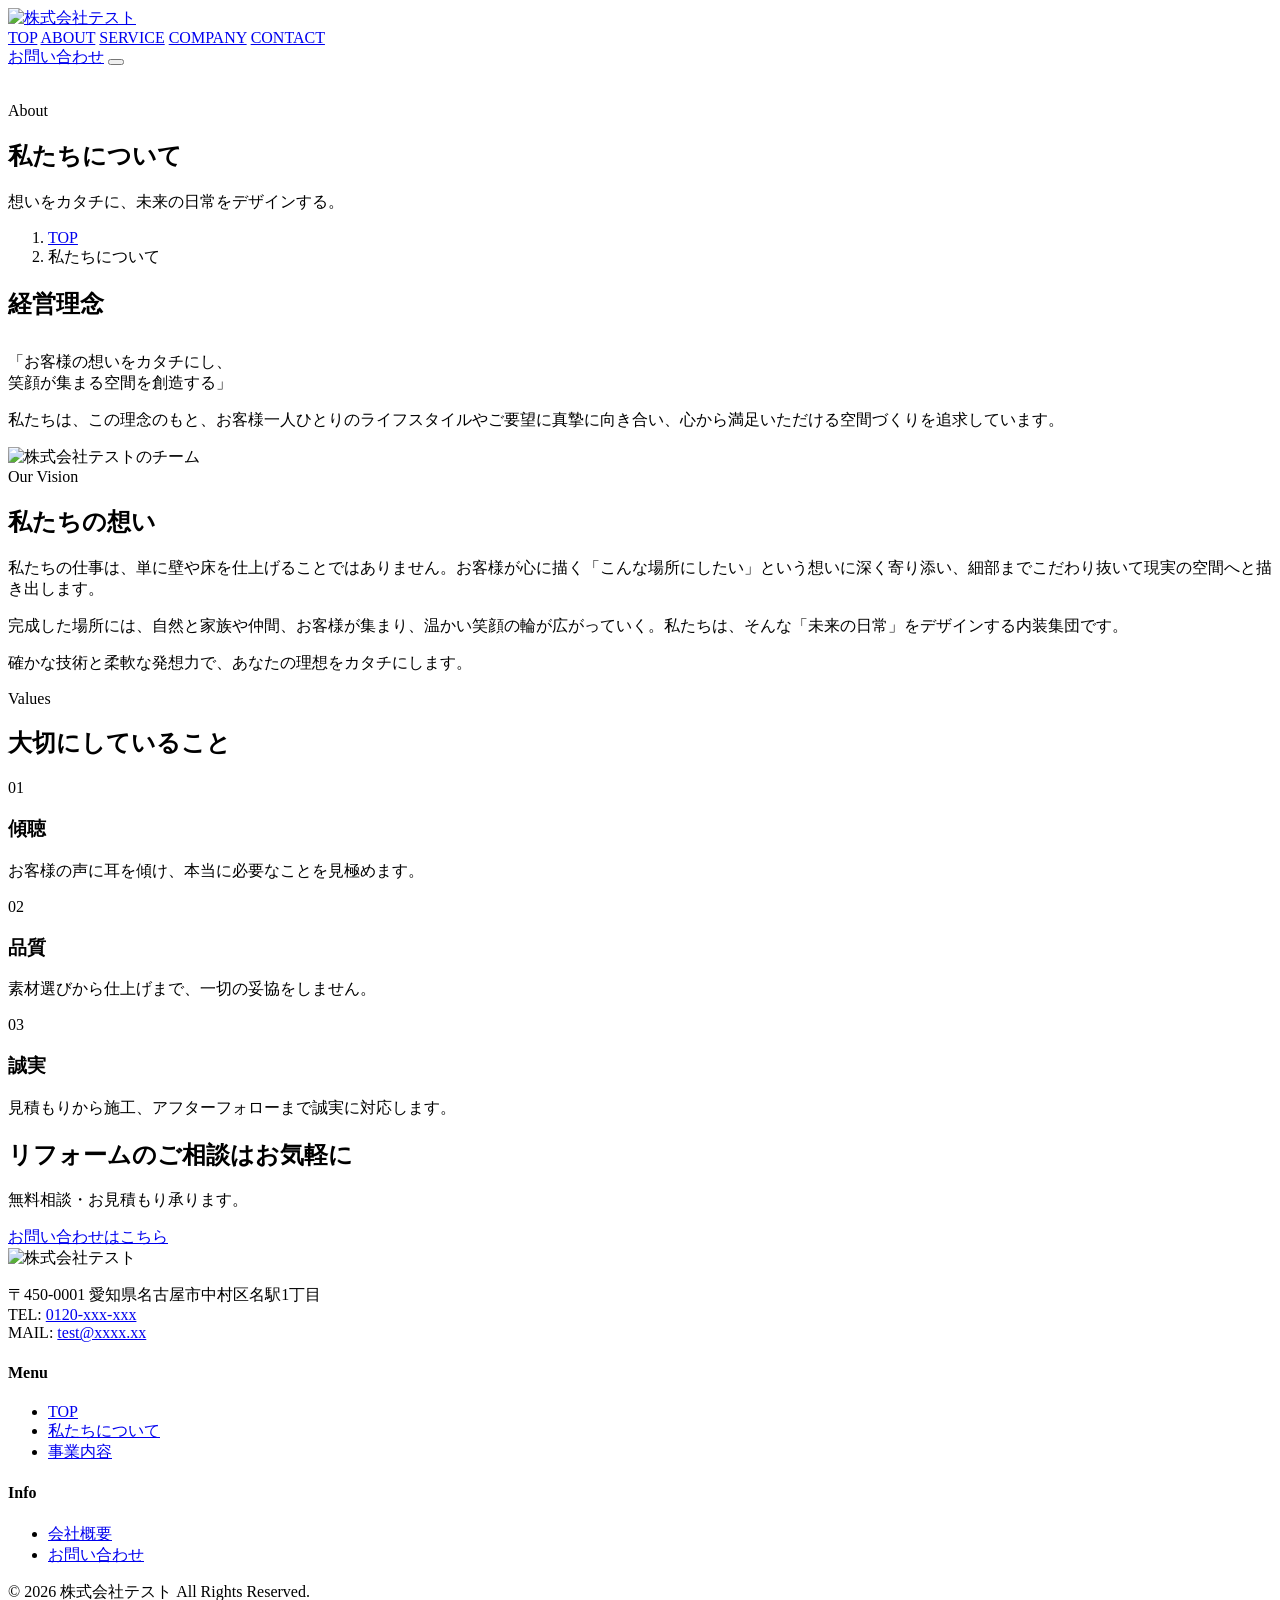
==== about.html @ 5f4791d5 "Add files via upload" ====
<!DOCTYPE html>
<html lang="ja">
<head>
  <meta charset="UTF-8">
  <meta name="viewport" content="width=device-width, initial-scale=1.0">
  <title>私たちについて｜株式会社テスト</title>
  <meta name="description" content="株式会社テストの経営理念と想いをご紹介。お客様の「こんな場所にしたい」という想いに寄り添い、笑顔が集まる空間を創造する内装集団です。">
  <meta property="og:title" content="私たちについて｜株式会社テスト">
  <meta property="og:description" content="お客様の想いをカタチにし、笑顔が集まる空間を創造する。株式会社テストの経営理念と想い。">
  <meta property="og:type" content="website">
  <meta property="og:image" content="images/ogp.svg">
  <link rel="icon" href="images/favicon.svg" type="image/svg+xml">
  <link rel="preconnect" href="https://fonts.googleapis.com">
  <link rel="preconnect" href="https://fonts.gstatic.com" crossorigin>
  <link href="https://fonts.googleapis.com/css2?family=Noto+Sans+JP:wght@400;500;700;800&display=swap" rel="stylesheet">
  <link rel="stylesheet" href="css/style.css">
  <script type="application/ld+json">
  {
    "@context": "https://schema.org",
    "@type": "BreadcrumbList",
    "itemListElement": [
      { "@type": "ListItem", "position": 1, "name": "TOP", "item": "index.html" },
      { "@type": "ListItem", "position": 2, "name": "私たちについて", "item": "about.html" }
    ]
  }
  </script>
</head>
<body>

  <header class="site-header" id="siteHeader">
    <div class="header-inner">
      <a href="index.html" class="site-logo">
        <img src="images/logo.svg" alt="株式会社テスト" width="160" height="38">
      </a>
      <nav class="global-nav" id="globalNav">
        <a href="index.html">TOP</a>
        <a href="about.html" class="is-active">ABOUT</a>
        <a href="service.html">SERVICE</a>
        <a href="company.html">COMPANY</a>
        <a href="contact.html">CONTACT</a>
      </nav>
      <a href="contact.html" class="header-cta">お問い合わせ</a>
      <button class="menu-toggle" id="menuToggle" aria-label="メニューを開く">
        <span></span><span></span><span></span>
      </button>
    </div>
  </header>

  <main>
    <section class="page-hero">
      <div class="page-hero__bg">
        <img src="images/hero-about.svg" alt="">
      </div>
      <div class="page-hero__overlay"></div>
      <div class="page-hero__content">
        <p class="page-hero__label">About</p>
        <h1 class="page-hero__title">私たちについて</h1>
        <p class="page-hero__lead">想いをカタチに、未来の日常をデザインする。</p>
      </div>
    </section>

    <div class="container">
      <nav class="breadcrumb" aria-label="パンくずリスト">
        <ol>
          <li><a href="index.html">TOP</a></li>
          <li>私たちについて</li>
        </ol>
      </nav>
    </div>

    <!-- 経営理念 -->
    <section class="section">
      <div class="container">
        <div class="philosophy-box">
          <h2 class="section-title" style="margin-bottom:32px;">経営理念</h2>
          <p class="philosophy-box__quote">「お客様の想いをカタチにし、<br>笑顔が集まる空間を創造する」</p>
          <p class="philosophy-box__text">私たちは、この理念のもと、お客様一人ひとりのライフスタイルやご要望に真摯に向き合い、心から満足いただける空間づくりを追求しています。</p>
        </div>
      </div>
    </section>

    <!-- 私たちの想い -->
    <section class="section section--bg">
      <div class="container">
        <div class="content-block">
          <div class="content-block__image">
            <img src="images/about-team.svg" alt="株式会社テストのチーム">
          </div>
          <div class="content-block__text">
            <div class="section-header section-header--left">
              <span class="section-label">Our Vision</span>
              <h2 class="section-title">私たちの想い</h2>
            </div>
            <p>私たちの仕事は、単に壁や床を仕上げることではありません。お客様が心に描く「こんな場所にしたい」という想いに深く寄り添い、細部までこだわり抜いて現実の空間へと描き出します。</p>
            <p>完成した場所には、自然と家族や仲間、お客様が集まり、温かい笑顔の輪が広がっていく。私たちは、そんな「未来の日常」をデザインする内装集団です。</p>
            <p>確かな技術と柔軟な発想力で、あなたの理想をカタチにします。</p>
          </div>
        </div>
      </div>
    </section>

    <!-- 大切にしていること -->
    <section class="section">
      <div class="container">
        <div class="section-header">
          <span class="section-label">Values</span>
          <h2 class="section-title">大切にしていること</h2>
        </div>
        <div class="values-grid">
          <div class="value-card">
            <div class="value-card__number">01</div>
            <h3 class="value-card__title">傾聴</h3>
            <p class="value-card__text">お客様の声に耳を傾け、本当に必要なことを見極めます。</p>
          </div>
          <div class="value-card">
            <div class="value-card__number">02</div>
            <h3 class="value-card__title">品質</h3>
            <p class="value-card__text">素材選びから仕上げまで、一切の妥協をしません。</p>
          </div>
          <div class="value-card">
            <div class="value-card__number">03</div>
            <h3 class="value-card__title">誠実</h3>
            <p class="value-card__text">見積もりから施工、アフターフォローまで誠実に対応します。</p>
          </div>
        </div>
      </div>
    </section>

    <!-- CTA -->
    <section class="section">
      <div class="container">
        <div class="cta-banner">
          <h2 class="cta-banner__title">リフォームのご相談はお気軽に</h2>
          <p class="cta-banner__text">無料相談・お見積もり承ります。</p>
          <a href="contact.html" class="hero__cta">お問い合わせはこちら</a>
        </div>
      </div>
    </section>
  </main>

  <footer class="site-footer">
    <div class="container">
      <div class="footer-inner">
        <div class="footer-brand">
          <img src="images/logo-white.svg" alt="株式会社テスト" width="160" height="38">
          <p>〒450-0001 愛知県名古屋市中村区名駅1丁目<br>
          TEL: <a href="tel:0120-xxx-xxx">0120-xxx-xxx</a><br>
          MAIL: <a href="mailto:test@xxxx.xx">test@xxxx.xx</a></p>
        </div>
        <div class="footer-nav">
          <div class="footer-nav__col">
            <h4>Menu</h4>
            <ul>
              <li><a href="index.html">TOP</a></li>
              <li><a href="about.html">私たちについて</a></li>
              <li><a href="service.html">事業内容</a></li>
            </ul>
          </div>
          <div class="footer-nav__col">
            <h4>Info</h4>
            <ul>
              <li><a href="company.html">会社概要</a></li>
              <li><a href="contact.html">お問い合わせ</a></li>
            </ul>
          </div>
        </div>
      </div>
      <div class="footer-bottom">
        <p>&copy; 2026 株式会社テスト All Rights Reserved.</p>
      </div>
    </div>
  </footer>

  <script src="js/main.js"></script>
</body>
</html>
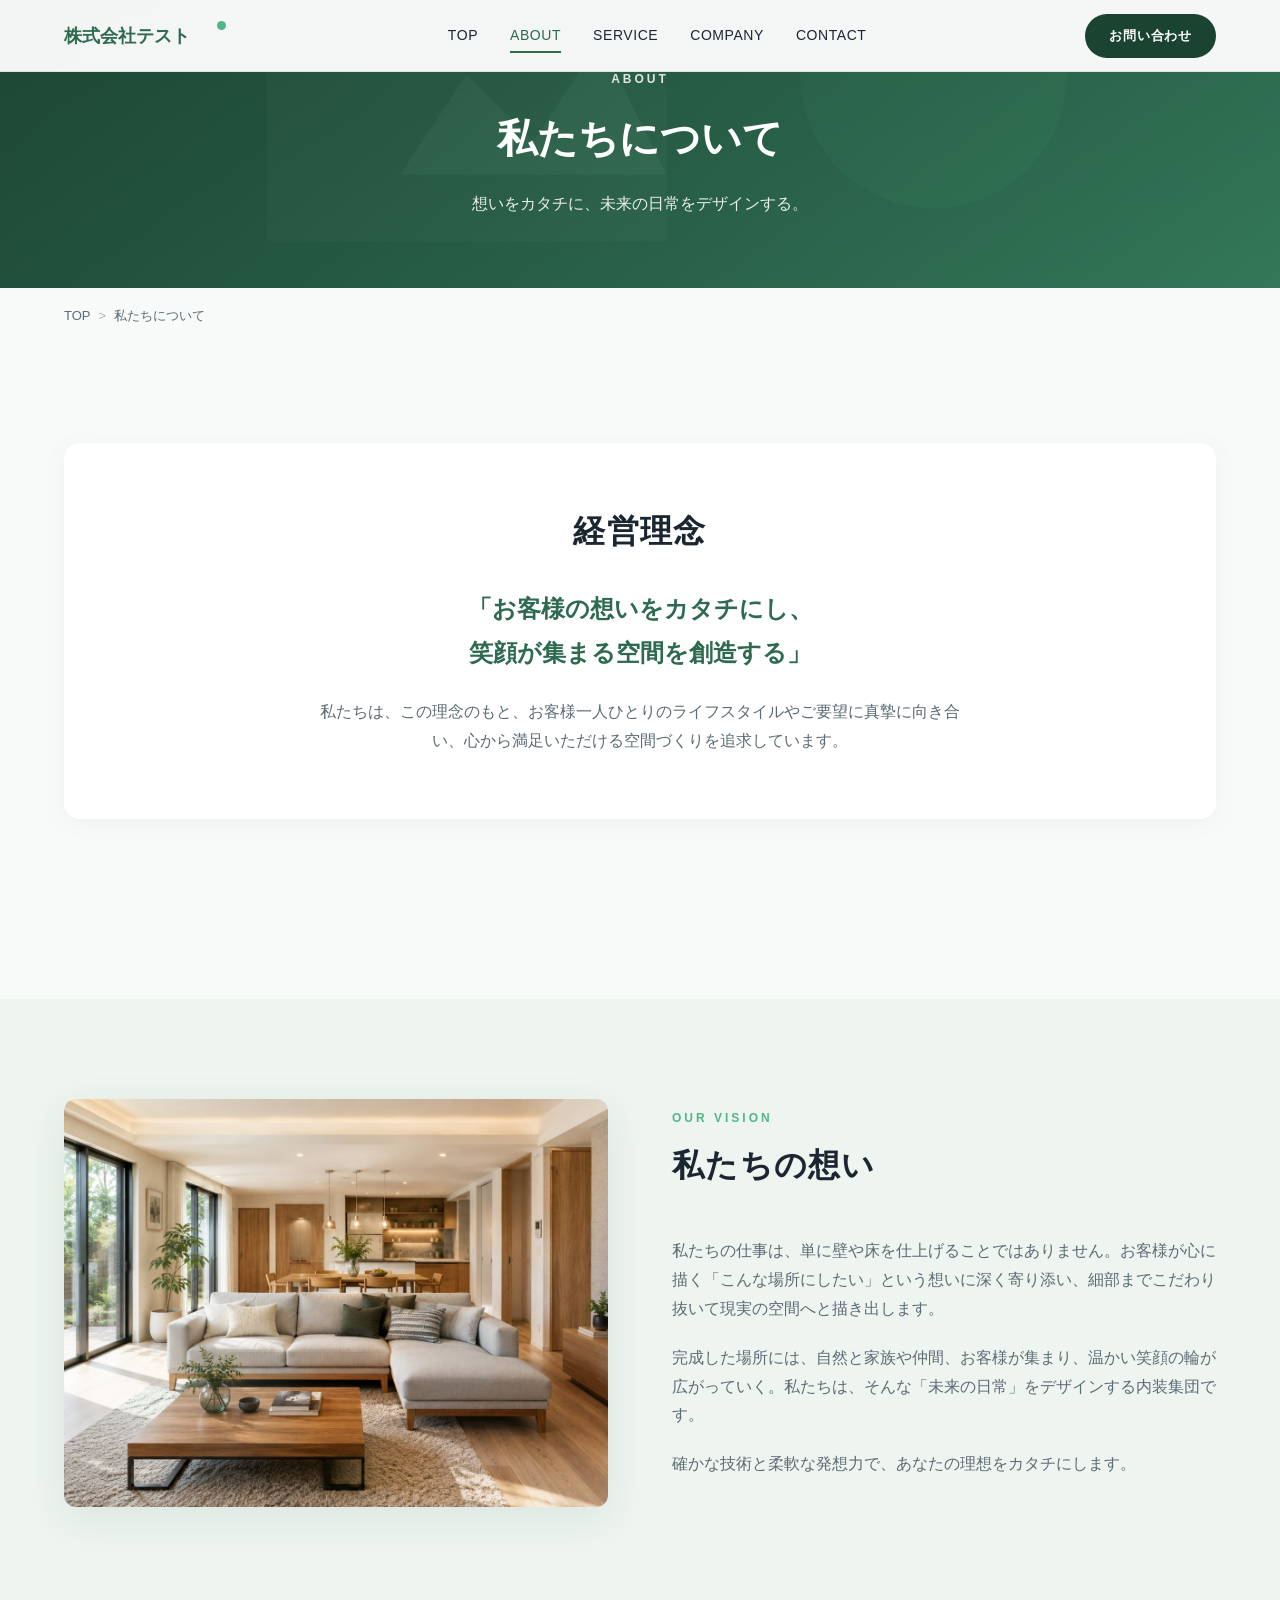
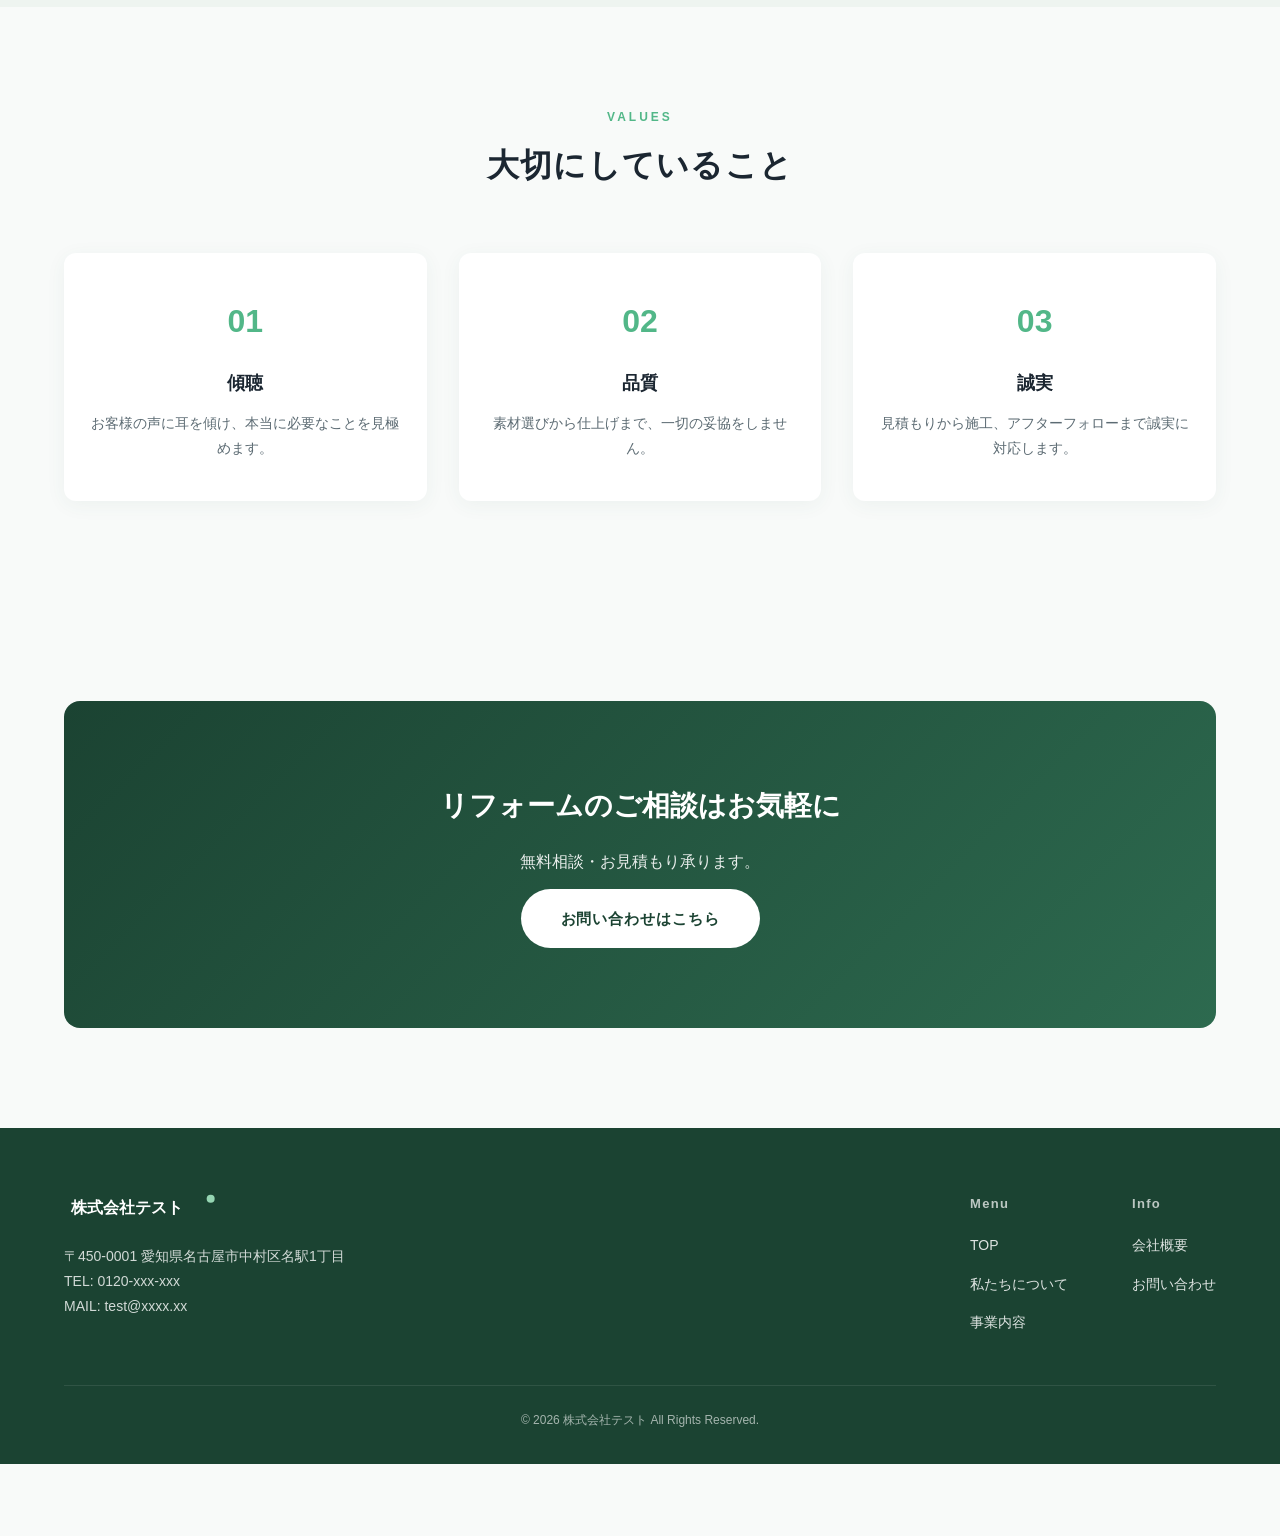
==== commit 40c7628b: "Add files via upload" ====
--- a/about.html
+++ b/about.html
@@ -84,7 +84,7 @@
       <div class="container">
         <div class="content-block">
           <div class="content-block__image">
-            <img src="images/about-team.svg" alt="株式会社テストのチーム">
+            <img src="images/photos/photo-about.jpg" alt="株式会社テストの施工事例">
           </div>
           <div class="content-block__text">
             <div class="section-header section-header--left">
--- a/css/style.css
+++ b/css/style.css
@@ -0,0 +1,1203 @@
+/* ===================================================
+   株式会社テスト - Corporate Site Styles
+   =================================================== */
+
+:root {
+  --color-primary: #2D6A4F;
+  --color-primary-dark: #1B4332;
+  --color-accent: #52B788;
+  --color-accent-light: #95D5B2;
+  --color-bg: #F8FAF9;
+  --color-bg-section: #EEF4F0;
+  --color-text: #1B2631;
+  --color-text-sub: #5C6B73;
+  --color-white: #ffffff;
+  --color-border: #D8E8DC;
+  --font-main: 'Noto Sans JP', sans-serif;
+  --header-height: 72px;
+  --container-max: 1200px;
+  --transition: 0.3s ease;
+}
+
+*, *::before, *::after {
+  box-sizing: border-box;
+  margin: 0;
+  padding: 0;
+}
+
+html {
+  scroll-behavior: smooth;
+  font-size: 16px;
+}
+
+body {
+  font-family: var(--font-main);
+  color: var(--color-text);
+  background: var(--color-bg);
+  line-height: 1.8;
+  -webkit-font-smoothing: antialiased;
+}
+
+img {
+  max-width: 100%;
+  height: auto;
+  display: block;
+}
+
+a {
+  color: inherit;
+  text-decoration: none;
+  transition: color var(--transition), opacity var(--transition);
+}
+
+a:hover {
+  color: var(--color-primary);
+}
+
+ul, ol {
+  list-style: none;
+}
+
+.container {
+  width: 100%;
+  max-width: var(--container-max);
+  margin: 0 auto;
+  padding: 0 24px;
+}
+
+/* ===================================================
+   HEADER
+   =================================================== */
+.site-header {
+  position: fixed;
+  top: 0;
+  left: 0;
+  right: 0;
+  z-index: 1000;
+  height: var(--header-height);
+  background: rgba(255, 255, 255, 0.95);
+  backdrop-filter: blur(12px);
+  border-bottom: 1px solid var(--color-border);
+  transition: box-shadow var(--transition);
+}
+
+.site-header.is-scrolled {
+  box-shadow: 0 2px 20px rgba(27, 67, 50, 0.08);
+}
+
+.header-inner {
+  display: flex;
+  align-items: center;
+  justify-content: space-between;
+  height: var(--header-height);
+  max-width: var(--container-max);
+  margin: 0 auto;
+  padding: 0 24px;
+}
+
+.site-logo img {
+  height: 36px;
+  width: auto;
+}
+
+.global-nav {
+  display: flex;
+  align-items: center;
+  gap: 32px;
+}
+
+.global-nav a {
+  font-size: 0.875rem;
+  font-weight: 500;
+  letter-spacing: 0.04em;
+  position: relative;
+}
+
+.global-nav a::after {
+  content: '';
+  position: absolute;
+  bottom: -4px;
+  left: 0;
+  width: 0;
+  height: 2px;
+  background: var(--color-primary);
+  transition: width var(--transition);
+}
+
+.global-nav a:hover::after,
+.global-nav a.is-active::after {
+  width: 100%;
+}
+
+.global-nav a.is-active {
+  color: var(--color-primary);
+}
+
+.header-cta {
+  display: inline-flex;
+  align-items: center;
+  padding: 10px 24px;
+  background: var(--color-primary-dark);
+  color: var(--color-white) !important;
+  font-size: 0.8125rem;
+  font-weight: 700;
+  border-radius: 50px;
+  letter-spacing: 0.06em;
+  transition: background var(--transition), transform var(--transition);
+}
+
+.header-cta:hover {
+  background: var(--color-primary);
+  transform: translateY(-1px);
+  color: var(--color-white) !important;
+}
+
+.menu-toggle {
+  display: none;
+  flex-direction: column;
+  gap: 6px;
+  background: none;
+  border: none;
+  cursor: pointer;
+  padding: 8px;
+}
+
+.menu-toggle span {
+  display: block;
+  width: 24px;
+  height: 2px;
+  background: var(--color-text);
+  transition: var(--transition);
+}
+
+.menu-toggle.is-open span:nth-child(1) {
+  transform: rotate(45deg) translate(5px, 6px);
+}
+
+.menu-toggle.is-open span:nth-child(2) {
+  opacity: 0;
+}
+
+.menu-toggle.is-open span:nth-child(3) {
+  transform: rotate(-45deg) translate(5px, -6px);
+}
+
+/* ===================================================
+   HERO
+   =================================================== */
+.hero {
+  position: relative;
+  min-height: 100vh;
+  display: flex;
+  align-items: center;
+  justify-content: center;
+  overflow: hidden;
+  margin-top: calc(-1 * var(--header-height));
+  padding-top: var(--header-height);
+}
+
+.hero--sub {
+  min-height: 50vh;
+}
+
+.hero__bg {
+  position: absolute;
+  inset: 0;
+  z-index: 0;
+}
+
+.hero__bg img {
+  width: 100%;
+  height: 100%;
+  object-fit: cover;
+}
+
+.hero__overlay {
+  position: absolute;
+  inset: 0;
+  background: linear-gradient(
+    135deg,
+    rgba(27, 67, 50, 0.75) 0%,
+    rgba(45, 106, 79, 0.55) 100%
+  );
+  z-index: 1;
+}
+
+.hero__content {
+  position: relative;
+  z-index: 2;
+  text-align: center;
+  color: var(--color-white);
+  padding: 40px 24px;
+  max-width: 900px;
+}
+
+.hero__label {
+  display: inline-block;
+  font-size: 0.75rem;
+  font-weight: 700;
+  letter-spacing: 0.2em;
+  text-transform: uppercase;
+  margin-bottom: 24px;
+  opacity: 0.85;
+}
+
+.hero__title {
+  font-size: clamp(1.75rem, 5vw, 3rem);
+  font-weight: 800;
+  line-height: 1.5;
+  margin-bottom: 24px;
+  letter-spacing: 0.04em;
+}
+
+.hero__lead {
+  font-size: clamp(0.9375rem, 2vw, 1.125rem);
+  line-height: 2;
+  opacity: 0.9;
+  margin-bottom: 40px;
+}
+
+.hero__cta {
+  display: inline-flex;
+  align-items: center;
+  gap: 8px;
+  padding: 16px 40px;
+  background: var(--color-white);
+  color: var(--color-primary-dark) !important;
+  font-size: 0.9375rem;
+  font-weight: 700;
+  border-radius: 50px;
+  letter-spacing: 0.06em;
+  transition: transform var(--transition), box-shadow var(--transition);
+}
+
+.hero__cta:hover {
+  transform: translateY(-2px);
+  box-shadow: 0 8px 24px rgba(0, 0, 0, 0.2);
+  color: var(--color-primary-dark) !important;
+}
+
+/* ===================================================
+   SECTION COMMON
+   =================================================== */
+.section {
+  padding: 100px 0;
+}
+
+.section--bg {
+  background: var(--color-bg-section);
+}
+
+.section-header {
+  text-align: center;
+  margin-bottom: 64px;
+}
+
+.section-header--left {
+  text-align: left;
+  margin-bottom: 48px;
+}
+
+.section-label {
+  display: block;
+  font-size: 0.75rem;
+  font-weight: 700;
+  letter-spacing: 0.25em;
+  text-transform: uppercase;
+  color: var(--color-accent);
+  margin-bottom: 12px;
+}
+
+.section-title {
+  font-size: clamp(1.5rem, 3vw, 2rem);
+  font-weight: 800;
+  line-height: 1.5;
+  letter-spacing: 0.04em;
+}
+
+.section-lead {
+  margin-top: 16px;
+  color: var(--color-text-sub);
+  font-size: 1rem;
+  max-width: 640px;
+}
+
+.section-header .section-lead {
+  margin-left: auto;
+  margin-right: auto;
+}
+
+/* ===================================================
+   ABOUT PREVIEW
+   =================================================== */
+.about-preview {
+  display: grid;
+  grid-template-columns: 1fr 1fr;
+  gap: 64px;
+  align-items: center;
+}
+
+.about-preview__image {
+  border-radius: 12px;
+  overflow: hidden;
+  box-shadow: 0 20px 60px rgba(45, 106, 79, 0.12);
+}
+
+.about-preview__image img {
+  width: 100%;
+  aspect-ratio: 4 / 3;
+  object-fit: cover;
+}
+
+.about-preview__text p {
+  margin-bottom: 24px;
+  color: var(--color-text-sub);
+}
+
+.text-link {
+  display: inline-flex;
+  align-items: center;
+  gap: 8px;
+  font-weight: 700;
+  color: var(--color-primary);
+  font-size: 0.9375rem;
+}
+
+.text-link::after {
+  content: '→';
+  transition: transform var(--transition);
+}
+
+.text-link:hover::after {
+  transform: translateX(4px);
+}
+
+/* ===================================================
+   SERVICE CARDS
+   =================================================== */
+.service-grid {
+  display: grid;
+  grid-template-columns: repeat(3, 1fr);
+  gap: 32px;
+}
+
+.service-card {
+  background: var(--color-white);
+  border-radius: 12px;
+  overflow: hidden;
+  box-shadow: 0 4px 20px rgba(45, 106, 79, 0.06);
+  transition: transform var(--transition), box-shadow var(--transition);
+}
+
+.service-card:hover {
+  transform: translateY(-4px);
+  box-shadow: 0 12px 40px rgba(45, 106, 79, 0.12);
+}
+
+.service-card__image img {
+  width: 100%;
+  aspect-ratio: 4 / 3;
+  object-fit: cover;
+}
+
+.service-card__body {
+  padding: 24px;
+}
+
+.service-card__title {
+  font-size: 1.0625rem;
+  font-weight: 700;
+  margin-bottom: 8px;
+}
+
+.service-card__text {
+  font-size: 0.875rem;
+  color: var(--color-text-sub);
+  line-height: 1.7;
+}
+
+/* ===================================================
+   STRENGTH / FEATURE
+   =================================================== */
+.strength-list {
+  display: flex;
+  flex-direction: column;
+  gap: 48px;
+}
+
+.strength-item {
+  display: grid;
+  grid-template-columns: 120px 1fr;
+  gap: 32px;
+  align-items: start;
+}
+
+.strength-item__number {
+  font-size: 0.75rem;
+  font-weight: 700;
+  letter-spacing: 0.15em;
+  color: var(--color-accent);
+  padding-top: 4px;
+}
+
+.strength-item__number span {
+  display: block;
+  font-size: 2rem;
+  font-weight: 800;
+  color: var(--color-primary);
+  letter-spacing: 0;
+  line-height: 1.2;
+  margin-top: 4px;
+}
+
+.strength-item__title {
+  font-size: 1.25rem;
+  font-weight: 700;
+  margin-bottom: 12px;
+}
+
+.strength-item__text {
+  color: var(--color-text-sub);
+  font-size: 0.9375rem;
+}
+
+/* ===================================================
+   CTA BANNER
+   =================================================== */
+.cta-banner {
+  background: linear-gradient(135deg, var(--color-primary-dark), var(--color-primary));
+  color: var(--color-white);
+  text-align: center;
+  padding: 80px 24px;
+  border-radius: 16px;
+}
+
+.cta-banner__title {
+  font-size: clamp(1.25rem, 3vw, 1.75rem);
+  font-weight: 800;
+  margin-bottom: 16px;
+}
+
+.cta-banner__text {
+  opacity: 0.9;
+  margin-bottom: 12px;
+}
+
+.cta-banner__tel {
+  font-size: 1.75rem;
+  font-weight: 800;
+  letter-spacing: 0.06em;
+  margin-bottom: 32px;
+}
+
+.cta-banner__tel a {
+  color: var(--color-white);
+}
+
+.cta-banner__tel a:hover {
+  opacity: 0.85;
+  color: var(--color-white);
+}
+
+.cta-banner .hero__cta {
+  background: var(--color-white);
+}
+
+/* ===================================================
+   PAGE HERO (sub pages)
+   =================================================== */
+.page-hero {
+  position: relative;
+  min-height: 360px;
+  display: flex;
+  align-items: center;
+  justify-content: center;
+  margin-top: calc(-1 * var(--header-height));
+  padding-top: calc(var(--header-height) + 40px);
+  padding-bottom: 40px;
+  overflow: hidden;
+}
+
+.page-hero__bg {
+  position: absolute;
+  inset: 0;
+}
+
+.page-hero__bg img {
+  width: 100%;
+  height: 100%;
+  object-fit: cover;
+}
+
+.page-hero__overlay {
+  position: absolute;
+  inset: 0;
+  background: linear-gradient(135deg, rgba(27, 67, 50, 0.8), rgba(45, 106, 79, 0.6));
+}
+
+.page-hero__content {
+  position: relative;
+  z-index: 1;
+  text-align: center;
+  color: var(--color-white);
+}
+
+.page-hero__label {
+  font-size: 0.75rem;
+  font-weight: 700;
+  letter-spacing: 0.25em;
+  text-transform: uppercase;
+  opacity: 0.85;
+  margin-bottom: 12px;
+}
+
+.page-hero__title {
+  font-size: clamp(1.75rem, 4vw, 2.5rem);
+  font-weight: 800;
+}
+
+.page-hero__lead {
+  margin-top: 16px;
+  opacity: 0.9;
+  font-size: 1rem;
+}
+
+/* ===================================================
+   BREADCRUMB
+   =================================================== */
+.breadcrumb {
+  padding: 16px 0;
+  font-size: 0.8125rem;
+  color: var(--color-text-sub);
+}
+
+.breadcrumb ol {
+  display: flex;
+  flex-wrap: wrap;
+  gap: 8px;
+}
+
+.breadcrumb li + li::before {
+  content: '>';
+  margin-right: 8px;
+  opacity: 0.5;
+}
+
+.breadcrumb a:hover {
+  color: var(--color-primary);
+}
+
+/* ===================================================
+   ABOUT PAGE
+   =================================================== */
+.philosophy-box {
+  text-align: center;
+  padding: 64px 40px;
+  background: var(--color-white);
+  border-radius: 16px;
+  box-shadow: 0 4px 24px rgba(45, 106, 79, 0.06);
+  margin-bottom: 80px;
+}
+
+.philosophy-box__quote {
+  font-size: clamp(1.125rem, 2.5vw, 1.5rem);
+  font-weight: 700;
+  color: var(--color-primary);
+  line-height: 1.8;
+  margin-bottom: 24px;
+}
+
+.philosophy-box__text {
+  color: var(--color-text-sub);
+  max-width: 640px;
+  margin: 0 auto;
+}
+
+.values-grid {
+  display: grid;
+  grid-template-columns: repeat(3, 1fr);
+  gap: 32px;
+}
+
+.value-card {
+  text-align: center;
+  padding: 40px 24px;
+  background: var(--color-white);
+  border-radius: 12px;
+  box-shadow: 0 4px 20px rgba(45, 106, 79, 0.06);
+}
+
+.value-card__number {
+  font-size: 2rem;
+  font-weight: 800;
+  color: var(--color-accent);
+  margin-bottom: 16px;
+}
+
+.value-card__title {
+  font-size: 1.125rem;
+  font-weight: 700;
+  margin-bottom: 12px;
+}
+
+.value-card__text {
+  font-size: 0.875rem;
+  color: var(--color-text-sub);
+}
+
+.content-block {
+  display: grid;
+  grid-template-columns: 1fr 1fr;
+  gap: 64px;
+  align-items: center;
+}
+
+.content-block--reverse {
+  direction: rtl;
+}
+
+.content-block--reverse > * {
+  direction: ltr;
+}
+
+.content-block__image {
+  border-radius: 12px;
+  overflow: hidden;
+  box-shadow: 0 12px 40px rgba(45, 106, 79, 0.1);
+}
+
+.content-block__image img {
+  width: 100%;
+  aspect-ratio: 4 / 3;
+  object-fit: cover;
+}
+
+.content-block__text p {
+  margin-bottom: 20px;
+  color: var(--color-text-sub);
+}
+
+/* ===================================================
+   SERVICE PAGE
+   =================================================== */
+.service-detail {
+  display: grid;
+  grid-template-columns: 1fr 1fr;
+  gap: 64px;
+  align-items: center;
+  padding: 64px 0;
+  border-bottom: 1px solid var(--color-border);
+}
+
+.service-detail:last-child {
+  border-bottom: none;
+}
+
+.service-detail--reverse {
+  direction: rtl;
+}
+
+.service-detail--reverse > * {
+  direction: ltr;
+}
+
+.service-detail__label {
+  font-size: 0.75rem;
+  font-weight: 700;
+  letter-spacing: 0.15em;
+  color: var(--color-accent);
+  margin-bottom: 8px;
+}
+
+.service-detail__label span {
+  font-size: 2rem;
+  font-weight: 800;
+  color: var(--color-primary);
+  display: block;
+  letter-spacing: 0;
+  margin-top: 4px;
+}
+
+.service-detail__title {
+  font-size: 1.5rem;
+  font-weight: 800;
+  margin-bottom: 20px;
+}
+
+.service-detail__text p {
+  margin-bottom: 16px;
+  color: var(--color-text-sub);
+  font-size: 0.9375rem;
+}
+
+.service-detail__image {
+  border-radius: 12px;
+  overflow: hidden;
+  box-shadow: 0 12px 40px rgba(45, 106, 79, 0.1);
+}
+
+.service-detail__image img {
+  width: 100%;
+  aspect-ratio: 4 / 3;
+  object-fit: cover;
+}
+
+/* ===================================================
+   COMPANY PAGE
+   =================================================== */
+.greeting {
+  display: grid;
+  grid-template-columns: 280px 1fr;
+  gap: 48px;
+  align-items: start;
+  margin-bottom: 80px;
+}
+
+.greeting__photo {
+  border-radius: 12px;
+  overflow: hidden;
+  box-shadow: 0 12px 40px rgba(45, 106, 79, 0.1);
+}
+
+.greeting__photo img {
+  width: 100%;
+  aspect-ratio: 3 / 4;
+  object-fit: cover;
+}
+
+.greeting__name {
+  font-size: 0.875rem;
+  color: var(--color-text-sub);
+  margin-bottom: 24px;
+}
+
+.greeting__name strong {
+  display: block;
+  font-size: 1.25rem;
+  color: var(--color-text);
+  margin-top: 4px;
+}
+
+.greeting__text p {
+  margin-bottom: 20px;
+  color: var(--color-text-sub);
+}
+
+.company-table {
+  width: 100%;
+  border-collapse: collapse;
+  background: var(--color-white);
+  border-radius: 12px;
+  overflow: hidden;
+  box-shadow: 0 4px 20px rgba(45, 106, 79, 0.06);
+}
+
+.company-table th,
+.company-table td {
+  padding: 20px 32px;
+  text-align: left;
+  border-bottom: 1px solid var(--color-border);
+  font-size: 0.9375rem;
+}
+
+.company-table th {
+  width: 200px;
+  background: var(--color-bg-section);
+  font-weight: 700;
+  white-space: nowrap;
+}
+
+.company-table tr:last-child th,
+.company-table tr:last-child td {
+  border-bottom: none;
+}
+
+.company-table td {
+  color: var(--color-text-sub);
+}
+
+.map-container {
+  margin-top: 64px;
+  border-radius: 12px;
+  overflow: hidden;
+  box-shadow: 0 4px 20px rgba(45, 106, 79, 0.06);
+}
+
+.map-container iframe {
+  width: 100%;
+  height: 400px;
+  border: none;
+  display: block;
+}
+
+.map-info {
+  margin-top: 16px;
+  font-size: 0.9375rem;
+  color: var(--color-text-sub);
+}
+
+/* ===================================================
+   CONTACT PAGE
+   =================================================== */
+.contact-info {
+  display: grid;
+  grid-template-columns: 1fr 1fr;
+  gap: 32px;
+  margin-bottom: 64px;
+}
+
+.contact-info__card {
+  background: var(--color-white);
+  padding: 40px;
+  border-radius: 12px;
+  box-shadow: 0 4px 20px rgba(45, 106, 79, 0.06);
+  text-align: center;
+}
+
+.contact-info__icon {
+  font-size: 2rem;
+  margin-bottom: 16px;
+}
+
+.contact-info__label {
+  font-size: 0.875rem;
+  font-weight: 700;
+  color: var(--color-primary);
+  margin-bottom: 8px;
+}
+
+.contact-info__value {
+  font-size: 1.5rem;
+  font-weight: 800;
+  letter-spacing: 0.04em;
+}
+
+.contact-info__value a {
+  color: var(--color-text);
+}
+
+.contact-info__note {
+  margin-top: 8px;
+  font-size: 0.8125rem;
+  color: var(--color-text-sub);
+}
+
+.contact-form {
+  background: var(--color-white);
+  padding: 48px;
+  border-radius: 16px;
+  box-shadow: 0 4px 24px rgba(45, 106, 79, 0.06);
+}
+
+.form-group {
+  margin-bottom: 24px;
+}
+
+.form-group label {
+  display: block;
+  font-size: 0.875rem;
+  font-weight: 700;
+  margin-bottom: 8px;
+}
+
+.form-group label .required {
+  display: inline-block;
+  background: #e74c3c;
+  color: var(--color-white);
+  font-size: 0.6875rem;
+  padding: 2px 8px;
+  border-radius: 4px;
+  margin-left: 8px;
+  vertical-align: middle;
+}
+
+.form-group input,
+.form-group select,
+.form-group textarea {
+  width: 100%;
+  padding: 14px 16px;
+  border: 1px solid var(--color-border);
+  border-radius: 8px;
+  font-family: var(--font-main);
+  font-size: 0.9375rem;
+  transition: border-color var(--transition);
+  background: var(--color-bg);
+}
+
+.form-group input:focus,
+.form-group select:focus,
+.form-group textarea:focus {
+  outline: none;
+  border-color: var(--color-primary);
+  background: var(--color-white);
+}
+
+.form-group textarea {
+  min-height: 160px;
+  resize: vertical;
+}
+
+.form-row {
+  display: grid;
+  grid-template-columns: 1fr 1fr;
+  gap: 24px;
+}
+
+.checkbox-group {
+  display: flex;
+  flex-wrap: wrap;
+  gap: 16px;
+}
+
+.checkbox-group label {
+  display: flex;
+  align-items: center;
+  gap: 8px;
+  font-weight: 400;
+  cursor: pointer;
+}
+
+.checkbox-group input[type="checkbox"] {
+  width: auto;
+}
+
+.form-privacy {
+  margin: 32px 0;
+  padding: 20px;
+  background: var(--color-bg-section);
+  border-radius: 8px;
+  font-size: 0.8125rem;
+  color: var(--color-text-sub);
+}
+
+.form-privacy label {
+  display: flex;
+  align-items: flex-start;
+  gap: 8px;
+  font-weight: 400;
+  cursor: pointer;
+}
+
+.form-privacy input {
+  width: auto;
+  margin-top: 4px;
+}
+
+.form-submit {
+  text-align: center;
+}
+
+.btn-submit {
+  display: inline-flex;
+  align-items: center;
+  justify-content: center;
+  padding: 16px 64px;
+  background: var(--color-primary-dark);
+  color: var(--color-white);
+  font-family: var(--font-main);
+  font-size: 1rem;
+  font-weight: 700;
+  border: none;
+  border-radius: 50px;
+  cursor: pointer;
+  letter-spacing: 0.06em;
+  transition: background var(--transition), transform var(--transition);
+}
+
+.btn-submit:hover {
+  background: var(--color-primary);
+  transform: translateY(-2px);
+}
+
+/* ===================================================
+   FOOTER
+   =================================================== */
+.site-footer {
+  background: var(--color-primary-dark);
+  color: var(--color-white);
+  padding: 64px 0 32px;
+}
+
+.footer-inner {
+  display: grid;
+  grid-template-columns: 1fr 1fr;
+  gap: 48px;
+  margin-bottom: 48px;
+}
+
+.footer-brand img {
+  height: 32px;
+  margin-bottom: 20px;
+}
+
+.footer-brand p {
+  font-size: 0.875rem;
+  opacity: 0.8;
+  line-height: 1.8;
+}
+
+.footer-nav {
+  display: flex;
+  gap: 64px;
+  justify-content: flex-end;
+}
+
+.footer-nav__col h4 {
+  font-size: 0.8125rem;
+  font-weight: 700;
+  letter-spacing: 0.1em;
+  margin-bottom: 16px;
+  opacity: 0.7;
+}
+
+.footer-nav__col ul {
+  display: flex;
+  flex-direction: column;
+  gap: 10px;
+}
+
+.footer-nav__col a {
+  font-size: 0.875rem;
+  opacity: 0.85;
+}
+
+.footer-nav__col a:hover {
+  opacity: 1;
+  color: var(--color-accent-light);
+}
+
+.footer-bottom {
+  border-top: 1px solid rgba(255, 255, 255, 0.15);
+  padding-top: 24px;
+  text-align: center;
+  font-size: 0.75rem;
+  opacity: 0.6;
+}
+
+/* ===================================================
+   RESPONSIVE
+   =================================================== */
+@media (max-width: 1024px) {
+  .service-grid {
+    grid-template-columns: repeat(2, 1fr);
+  }
+
+  .values-grid {
+    grid-template-columns: repeat(2, 1fr);
+  }
+}
+
+@media (max-width: 768px) {
+  .section {
+    padding: 64px 0;
+  }
+
+  .menu-toggle {
+    display: flex;
+  }
+
+  .global-nav {
+    position: fixed;
+    top: var(--header-height);
+    left: 0;
+    right: 0;
+    bottom: 0;
+    flex-direction: column;
+    justify-content: center;
+    gap: 32px;
+    background: rgba(255, 255, 255, 0.98);
+    transform: translateX(100%);
+    transition: transform var(--transition);
+    z-index: 999;
+  }
+
+  .global-nav.is-open {
+    transform: translateX(0);
+  }
+
+  .global-nav a {
+    font-size: 1.125rem;
+  }
+
+  .header-cta {
+    display: none;
+  }
+
+  .about-preview,
+  .content-block,
+  .service-detail,
+  .greeting {
+    grid-template-columns: 1fr;
+    gap: 32px;
+  }
+
+  .content-block--reverse,
+  .service-detail--reverse {
+    direction: ltr;
+  }
+
+  .service-grid {
+    grid-template-columns: 1fr;
+  }
+
+  .values-grid {
+    grid-template-columns: 1fr;
+  }
+
+  .strength-item {
+    grid-template-columns: 80px 1fr;
+    gap: 16px;
+  }
+
+  .contact-info {
+    grid-template-columns: 1fr;
+  }
+
+  .form-row {
+    grid-template-columns: 1fr;
+  }
+
+  .contact-form {
+    padding: 32px 24px;
+  }
+
+  .footer-inner {
+    grid-template-columns: 1fr;
+  }
+
+  .footer-nav {
+    justify-content: flex-start;
+    gap: 32px;
+  }
+
+  .company-table th {
+    width: 120px;
+    padding: 16px;
+  }
+
+  .company-table td {
+    padding: 16px;
+  }
+
+  .greeting {
+    grid-template-columns: 1fr;
+  }
+
+  .greeting__photo {
+    max-width: 240px;
+  }
+}
+
+@media (max-width: 480px) {
+  .hero__title {
+    font-size: 1.5rem;
+  }
+
+  .cta-banner {
+    padding: 48px 20px;
+  }
+
+  .philosophy-box {
+    padding: 40px 24px;
+  }
+}
